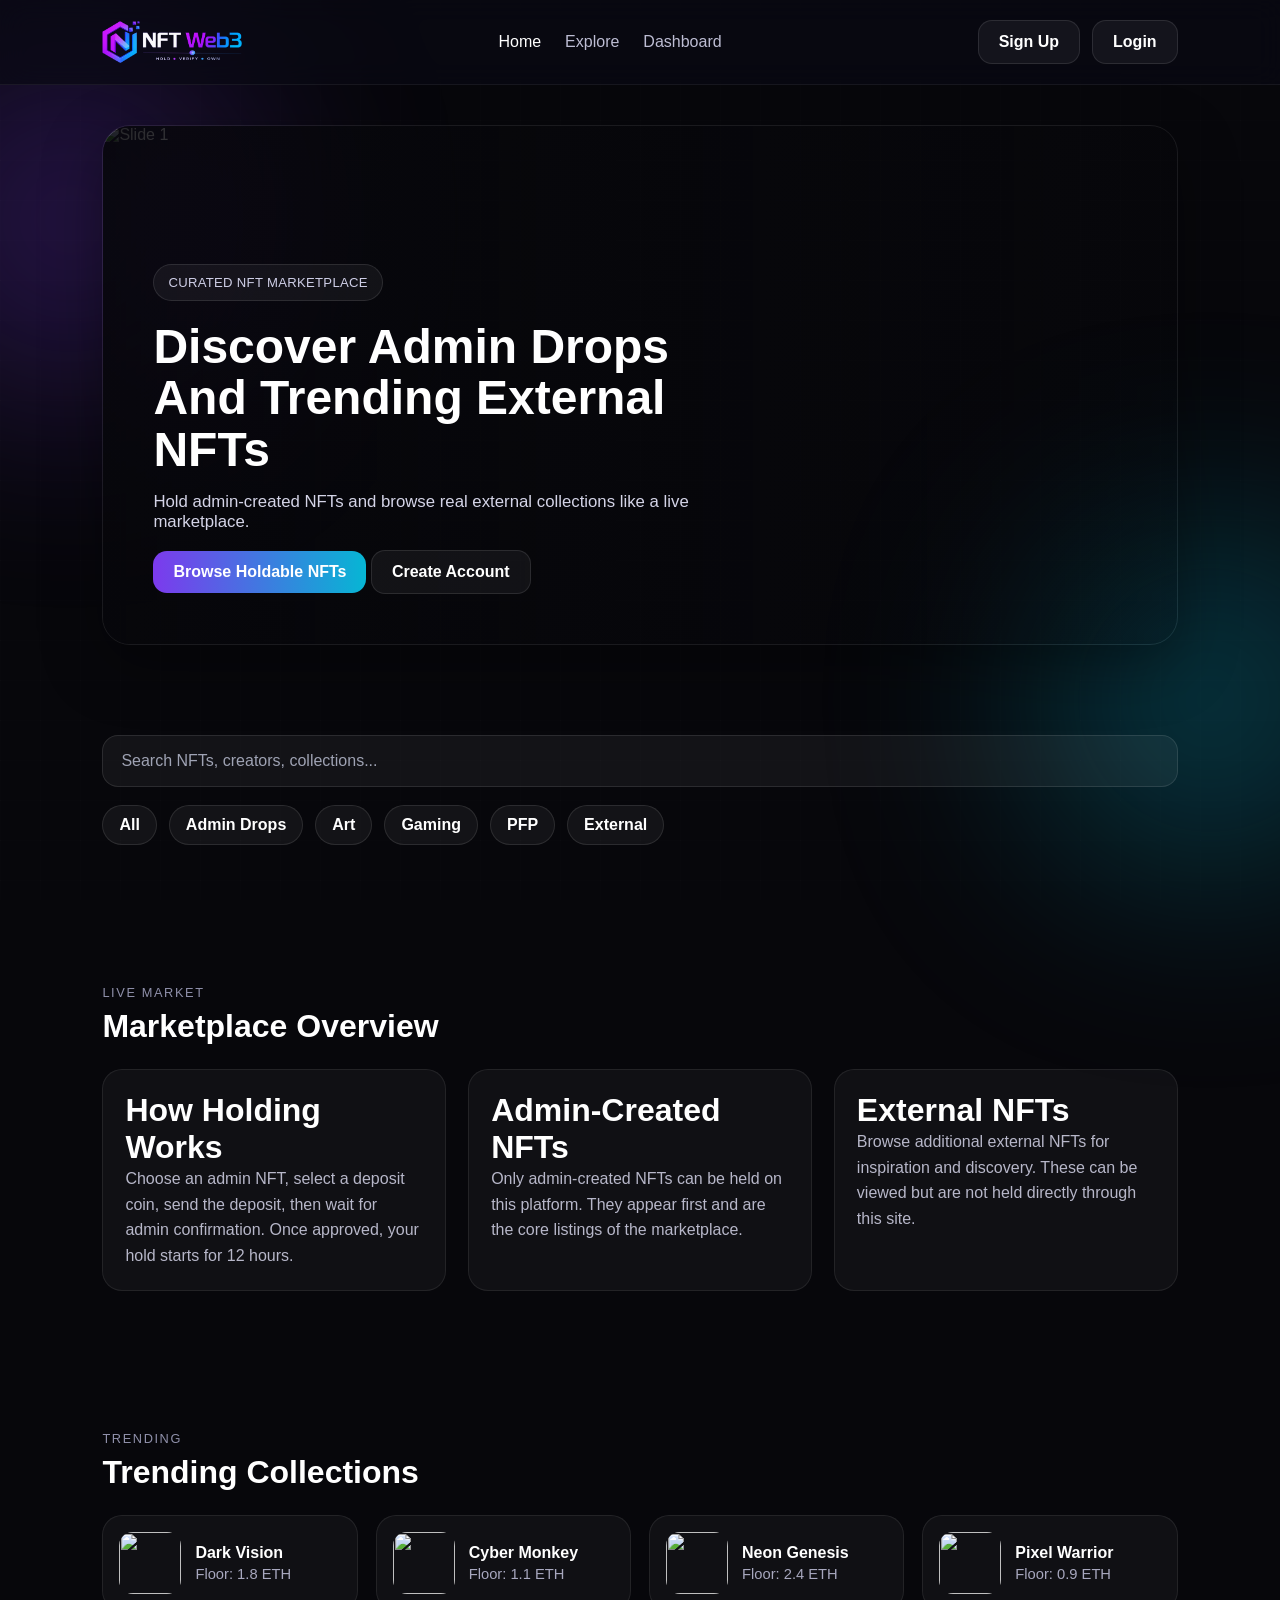
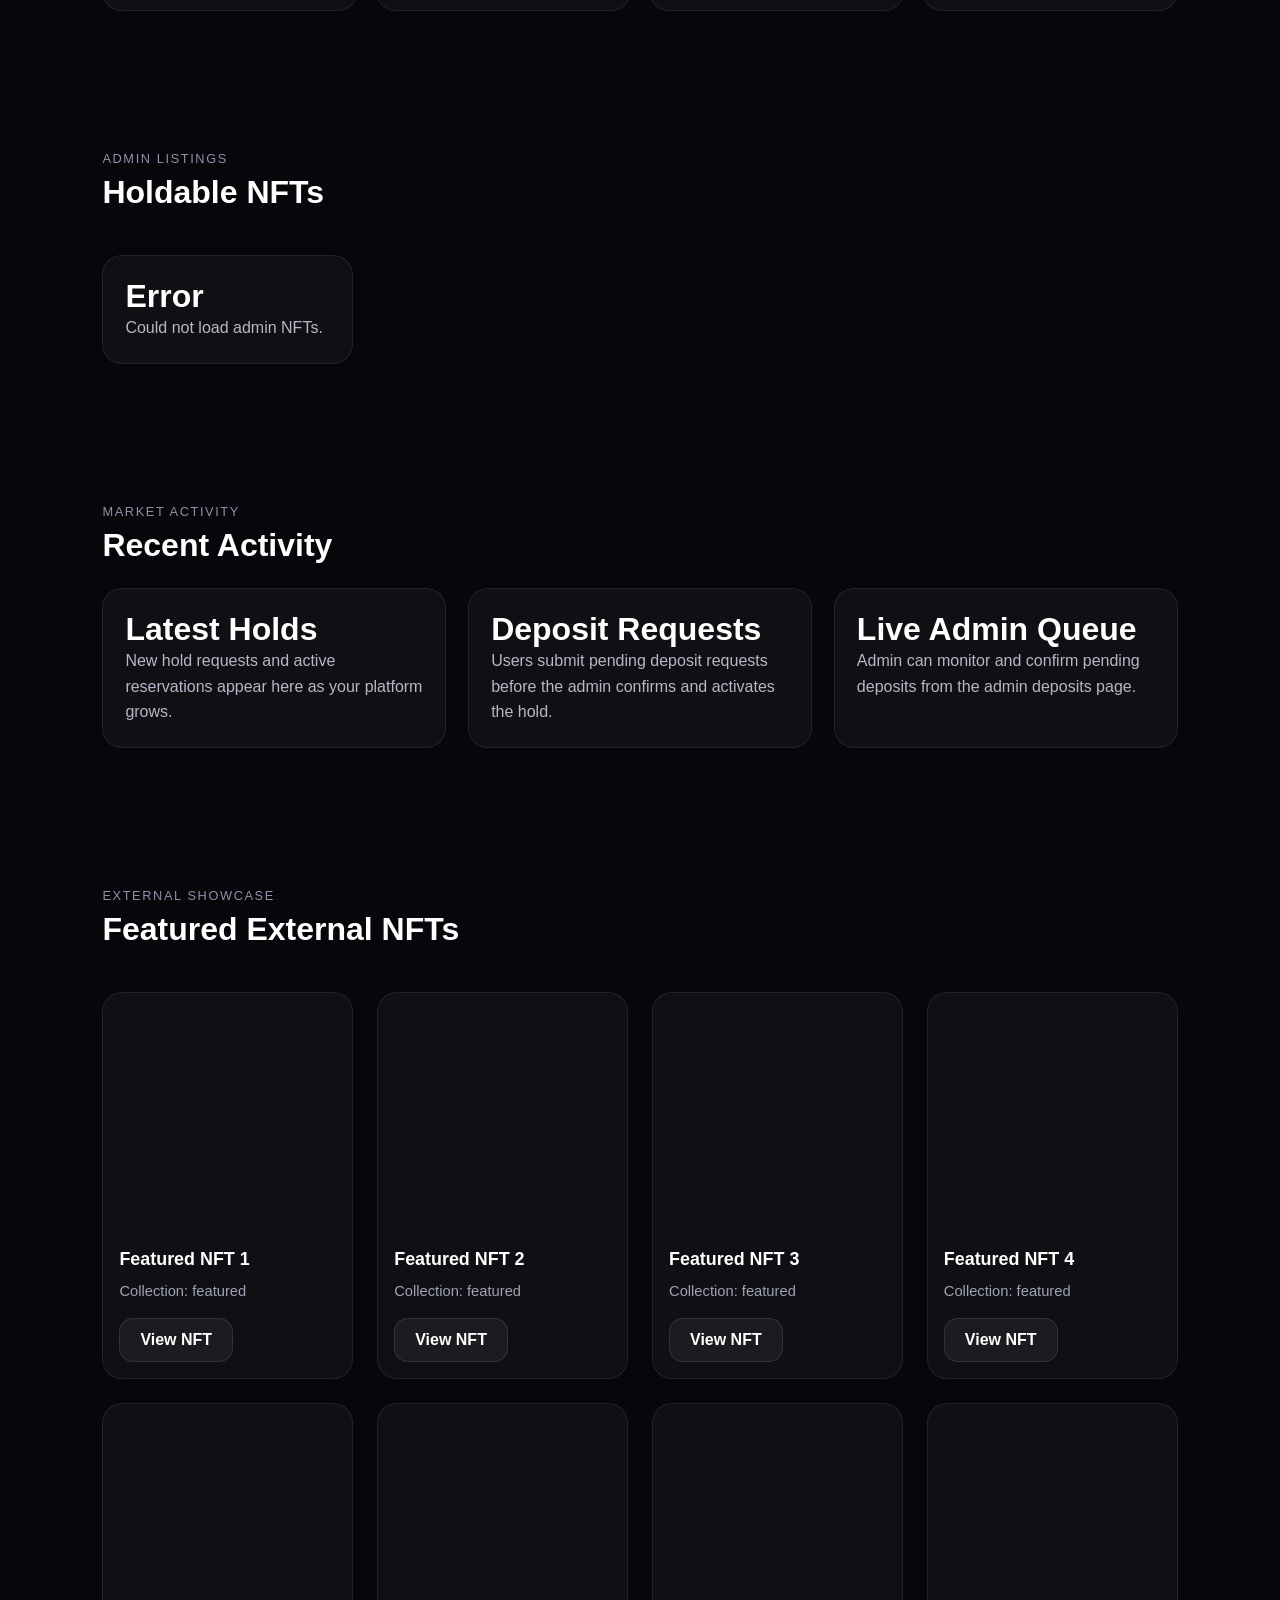
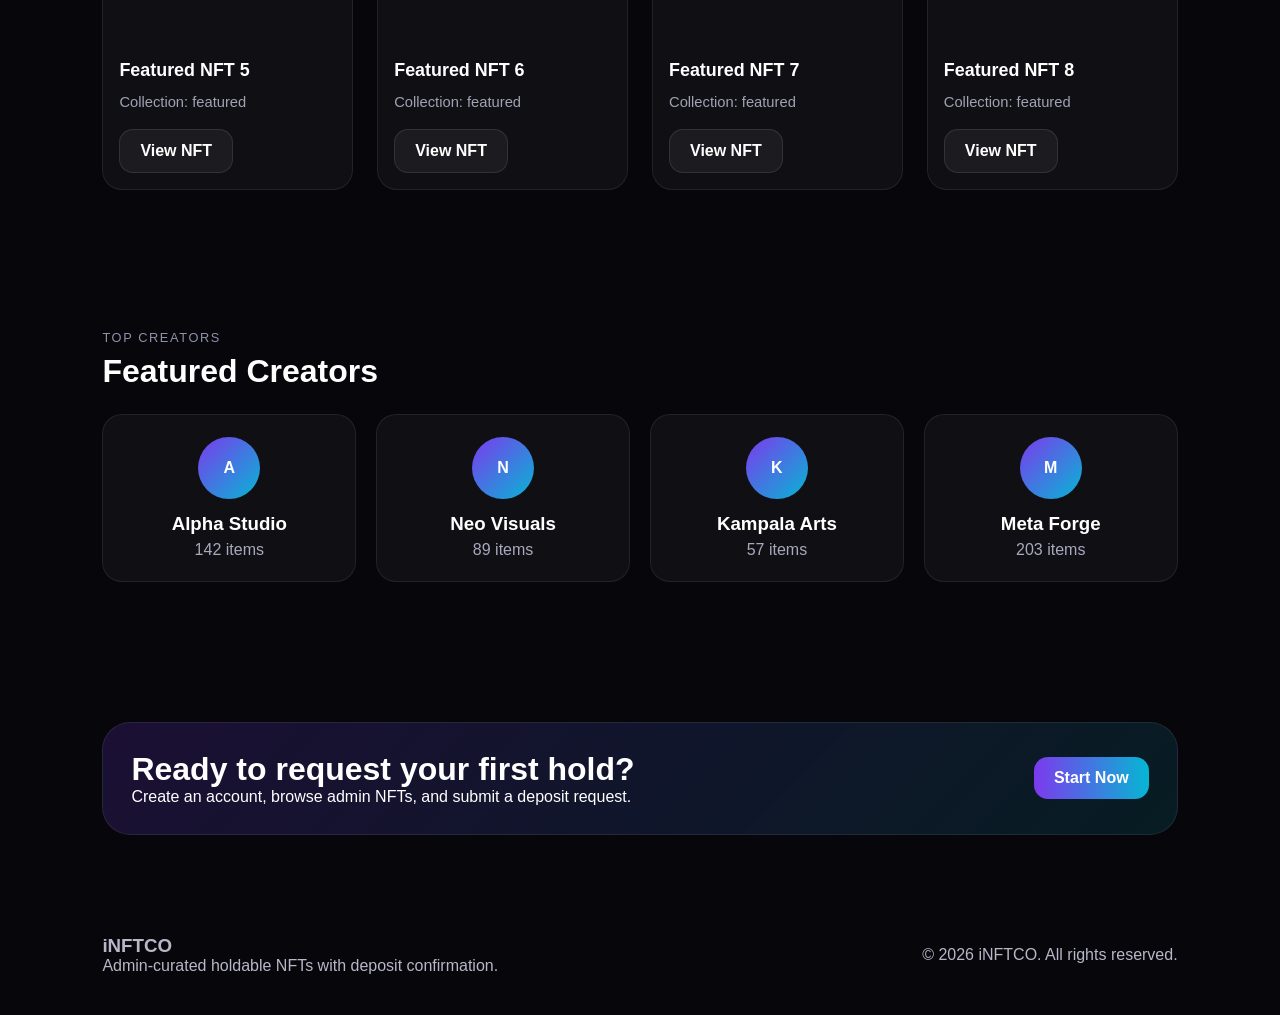
==== frontend/index.html @ c5f65353 "first upload" ====
<!DOCTYPE html>
<html lang="en">
<head>
  <meta charset="UTF-8" />
  <meta name="viewport" content="width=device-width, initial-scale=1.0" />
  <title>NFT Web3 - Home</title>
  <link rel="icon" type="image/png" href="assets/nftweb3-favicon.png" />
  <link rel="shortcut icon" href="assets/nftweb3-favicon.png" />
  <link rel="stylesheet" href="style.css" />
</head>
<body>
  <div id="pageLoader" class="page-loader">
  <div class="brand-loader-box">
    <img src="assets/nftweb3-logo.png" alt="NFT Web3" class="brand-loader-logo" />
    <div class="brand-loader-bar">
      <span></span>
    </div>
    <p>Loading NFT Web3...</p>
  </div>
</div>

  <div class="animated-grid"></div>
  <div class="bg-blur blur-1"></div>
  <div class="bg-blur blur-2"></div>

<header class="navbar">
  <a href="index.html" class="logo logo-wrap">
    <img src="assets/nftweb3-logo.png" alt="NFT Web3" class="site-logo" />
  </a>

  <nav class="nav-links" id="mainNav">
    <a href="index.html" class="active">Home</a>
    <a href="explore.html">Explore</a>
    <a href="dashboard.html">Dashboard</a>
  </nav>

  <div id="authButtons" style="display:flex; gap:12px; flex-wrap:wrap;"></div>
</header>

  <section class="hero-slider-section fade-up fade-delay-1">
    <div class="hero-slider">
      <div class="hero-slide active">
        <img src="https://images.unsplash.com/photo-1516321318423-f06f85e504b3?q=80&w=1400&auto=format&fit=crop" alt="Slide 1">
        <div class="hero-slide-content">
          <span class="badge">CURATED NFT MARKETPLACE</span>
          <h1>Discover Admin Drops And Trending External NFTs</h1>
          <p>Hold admin-created NFTs and browse real external collections like a live marketplace.</p>
          <div class="hero-actions">
            <a href="#holdable-nfts" class="primary-btn">Browse Holdable NFTs</a>
            <a href="register.html" class="secondary-btn">Create Account</a>
          </div>
        </div>
      </div>

      <div class="hero-slide">
        <img src="https://images.unsplash.com/photo-1545239351-1141bd82e8a6?q=80&w=1400&auto=format&fit=crop" alt="Slide 2">
        <div class="hero-slide-content">
          <span class="badge">LIVE EXTERNAL MARKET</span>
          <h1>See Real NFT Collections From OpenSea</h1>
          <p>Explore busy NFT sections with automatically loaded collection cards and featured drops.</p>
          <div class="hero-actions">
            <a href="#external-nfts" class="primary-btn">View External NFTs</a>
          </div>
        </div>
      </div>

      <div class="hero-slide">
        <img src="https://images.unsplash.com/photo-1634017839464-5c339ebe3cb4?q=80&w=1400&auto=format&fit=crop" alt="Slide 3">
        <div class="hero-slide-content">
          <span class="badge">ADMIN HOLD SYSTEM</span>
          <h1>Submit Deposit Requests And Wait For Confirmation</h1>
          <p>Users request holds, admin confirms deposits, and the NFT gets reserved for 12 hours.</p>
          <div class="hero-actions">
            <a href="explore.html" class="primary-btn">Start Exploring</a>
          </div>
        </div>
      </div>
    </div>
  </section>

  <section class="section fade-up fade-delay-2">
    <div class="market-toolbar">
      <input type="text" class="market-search" placeholder="Search NFTs, creators, collections..." />
      <div class="market-tags">
        <button class="tag-btn">All</button>
        <button class="tag-btn">Admin Drops</button>
        <button class="tag-btn">Art</button>
        <button class="tag-btn">Gaming</button>
        <button class="tag-btn">PFP</button>
        <button class="tag-btn">External</button>
      </div>
    </div>
  </section>

  <section class="section fade-up fade-delay-2">
    <div class="section-title-wrap">
      <p class="section-mini">LIVE MARKET</p>
      <h2>Marketplace Overview</h2>
    </div>

    <div class="about-grid">
      <div class="glass-box">
        <h2>How Holding Works</h2>
        <p>
          Choose an admin NFT, select a deposit coin, send the deposit, then wait for
          admin confirmation. Once approved, your hold starts for 12 hours.
        </p>
      </div>

      <div class="glass-box">
        <h2>Admin-Created NFTs</h2>
        <p>
          Only admin-created NFTs can be held on this platform. They appear first and
          are the core listings of the marketplace.
        </p>
      </div>

      <div class="glass-box">
        <h2>External NFTs</h2>
        <p>
          Browse additional external NFTs for inspiration and discovery. These can be
          viewed but are not held directly through this site.
        </p>
      </div>
    </div>
  </section>

  <section class="section fade-up fade-delay-3">
    <div class="section-title-wrap">
      <p class="section-mini">TRENDING</p>
      <h2>Trending Collections</h2>
    </div>

    <div class="trending-collections">
      <div class="trend-box">
        <img src="https://images.unsplash.com/photo-1545239351-1141bd82e8a6?q=80&w=900&auto=format&fit=crop" alt="">
        <div>
          <h3>Dark Vision</h3>
          <p>Floor: 1.8 ETH</p>
        </div>
      </div>

      <div class="trend-box">
        <img src="https://images.unsplash.com/photo-1642104704074-907c0698cbd9?q=80&w=900&auto=format&fit=crop" alt="">
        <div>
          <h3>Cyber Monkey</h3>
          <p>Floor: 1.1 ETH</p>
        </div>
      </div>

      <div class="trend-box">
        <img src="https://images.unsplash.com/photo-1634017839464-5c339ebe3cb4?q=80&w=900&auto=format&fit=crop" alt="">
        <div>
          <h3>Neon Genesis</h3>
          <p>Floor: 2.4 ETH</p>
        </div>
      </div>

      <div class="trend-box">
        <img src="https://images.unsplash.com/photo-1642425149556-b6f6c1f9b1d4?q=80&w=900&auto=format&fit=crop" alt="">
        <div>
          <h3>Pixel Warrior</h3>
          <p>Floor: 0.9 ETH</p>
        </div>
      </div>
    </div>
  </section>

  <section class="section fade-up fade-delay-3" id="holdable-nfts">
    <div class="section-title-wrap">
      <p class="section-mini">ADMIN LISTINGS</p>
      <h2>Holdable NFTs</h2>
    </div>

    <div class="card-grid market-grid" id="adminNftGrid">
      <div class="glass-box">
        <h2>Loading admin NFTs...</h2>
      </div>
    </div>
  </section>

  <section class="section fade-up fade-delay-4">
    <div class="section-title-wrap">
      <p class="section-mini">MARKET ACTIVITY</p>
      <h2>Recent Activity</h2>
    </div>

    <div class="about-grid">
      <div class="glass-box">
        <h2>Latest Holds</h2>
        <p>New hold requests and active reservations appear here as your platform grows.</p>
      </div>

      <div class="glass-box">
        <h2>Deposit Requests</h2>
        <p>Users submit pending deposit requests before the admin confirms and activates the hold.</p>
      </div>

      <div class="glass-box">
        <h2>Live Admin Queue</h2>
        <p>Admin can monitor and confirm pending deposits from the admin deposits page.</p>
      </div>
    </div>
  </section>

  <section class="section fade-up fade-delay-4" id="external-nfts">
    <div class="section-title-wrap">
      <p class="section-mini">EXTERNAL SHOWCASE</p>
      <h2>Featured External NFTs</h2>
    </div>

    <div class="card-grid market-grid" id="externalNftGrid">
      <div class="glass-box">
        <h2>Loading external NFTs...</h2>
      </div>
    </div>
  </section>

  <section class="section fade-up fade-delay-4">
    <div class="section-title-wrap">
      <p class="section-mini">TOP CREATORS</p>
      <h2>Featured Creators</h2>
    </div>

    <div class="creator-grid">
      <div class="creator-card">
        <div class="creator-avatar">A</div>
        <h3>Alpha Studio</h3>
        <p>142 items</p>
      </div>

      <div class="creator-card">
        <div class="creator-avatar">N</div>
        <h3>Neo Visuals</h3>
        <p>89 items</p>
      </div>

      <div class="creator-card">
        <div class="creator-avatar">K</div>
        <h3>Kampala Arts</h3>
        <p>57 items</p>
      </div>

      <div class="creator-card">
        <div class="creator-avatar">M</div>
        <h3>Meta Forge</h3>
        <p>203 items</p>
      </div>
    </div>
  </section>

  <section class="section fade-up fade-delay-4">
    <div class="cta-banner">
      <div>
        <h2>Ready to request your first hold?</h2>
        <p>Create an account, browse admin NFTs, and submit a deposit request.</p>
      </div>
      <a href="register.html" class="primary-btn">Start Now</a>
    </div>
  </section>

  <footer class="footer">
    <div>
      <h3>iNFTCO</h3>
      <p>Admin-curated holdable NFTs with deposit confirmation.</p>
    </div>
    <p>© 2026 iNFTCO. All rights reserved.</p>
  </footer>

  <script src="script.js"></script>
</body>
</html>
---- frontend/style.css ----
/* =========================
RESET
========================= */
* {
  margin: 0;
  padding: 0;
  box-sizing: border-box;
  font-family: Inter, Arial, sans-serif;
}

html {
  scroll-behavior: smooth;
}

body {
  background: #07070b;
  color: #ffffff;
  overflow-x: hidden;
}

a {
  text-decoration: none;
  color: inherit;
}

img {
  max-width: 100%;
  display: block;
}

button,
input,
select {
  font: inherit;
}

/* =========================
BACKGROUND
========================= */
.bg-blur {
  position: fixed;
  width: 320px;
  height: 320px;
  border-radius: 50%;
  filter: blur(120px);
  z-index: -2;
  opacity: 0.35;
  pointer-events: none;
}

.blur-1 {
  background: #7c3aed;
  top: 60px;
  left: -90px;
}

.blur-2 {
  background: #06b6d4;
  bottom: 40px;
  right: -90px;
}

.animated-grid {
  position: fixed;
  inset: 0;
  background-image:
    linear-gradient(rgba(255,255,255,0.03) 1px, transparent 1px),
    linear-gradient(90deg, rgba(255,255,255,0.03) 1px, transparent 1px);
  background-size: 40px 40px;
  z-index: -3;
  opacity: 0.35;
  pointer-events: none;
}

/* =========================
LOADER
========================= */
.page-loader {
  position: fixed;
  inset: 0;
  background: #07070b;
  display: flex;
  align-items: center;
  justify-content: center;
  flex-direction: column;
  gap: 16px;
  z-index: 9999;
  opacity: 1;
  visibility: visible;
}

.page-loader.hide {
  opacity: 0;
  visibility: hidden;
  pointer-events: none;
  transition: opacity 0.3s ease, visibility 0.3s ease;
}

.loader-ring {
  width: 56px;
  height: 56px;
  border: 4px solid rgba(255,255,255,0.14);
  border-top-color: #7c3aed;
  border-right-color: #06b6d4;
  border-radius: 50%;
  animation: spin 0.85s linear infinite;
}

.page-loader p {
  color: #cfcfe7;
}

@keyframes spin {
  to {
    transform: rotate(360deg);
  }
}

/* =========================
LAYOUT
========================= */
.section {
  width: min(1400px, 100%);
  margin: 0 auto;
  padding: 70px 8%;
}

.page-hero {
  width: min(1400px, 100%);
  margin: 0 auto;
  padding: 90px 8% 20px;
}

.small-page-hero h1 {
  font-size: 3rem;
  margin-bottom: 12px;
}

.page-hero p {
  color: #b7b7c9;
  max-width: 720px;
}

/* =========================
NAVBAR
========================= */
.navbar {
  padding: 20px 8%;
  display: flex;
  justify-content: space-between;
  align-items: center;
  gap: 18px;
  position: sticky;
  top: 0;
  z-index: 1000;
  backdrop-filter: blur(14px);
  background: rgba(10,10,20,0.68);
  border-bottom: 1px solid rgba(255,255,255,0.06);
}

.logo {
  font-size: 1.7rem;
  font-weight: 800;
  letter-spacing: 0.5px;
}

.nav-links {
  display: flex;
  gap: 24px;
  flex-wrap: wrap;
}

.nav-links a {
  color: #bdbdd3;
  transition: 0.25s ease;
}

.nav-links a:hover,
.nav-links a.active {
  color: #ffffff;
}

/* =========================
BUTTONS
========================= */
.primary-btn,
.secondary-btn,
.tag-btn {
  border: none;
  outline: none;
  cursor: pointer;
  transition: 0.25s ease;
  display: inline-flex;
  align-items: center;
  justify-content: center;
  font-weight: 700;
}

.primary-btn {
  background: linear-gradient(90deg, #7c3aed, #06b6d4);
  color: white;
  padding: 12px 20px;
  border-radius: 14px;
}

.secondary-btn {
  background: rgba(255,255,255,0.05);
  color: white;
  padding: 12px 20px;
  border-radius: 14px;
  border: 1px solid rgba(255,255,255,0.10);
}

.primary-btn:hover,
.secondary-btn:hover,
.tag-btn:hover {
  transform: translateY(-2px);
}

.big-btn {
  width: 100%;
  padding: 14px 18px;
}

.secondary-btn[disabled],
.primary-btn[disabled] {
  opacity: 0.6;
  cursor: not-allowed;
  transform: none;
}

/* =========================
BADGES / TEXT
========================= */
.badge {
  display: inline-block;
  padding: 10px 14px;
  margin-bottom: 20px;
  border-radius: 999px;
  background: rgba(255,255,255,0.05);
  border: 1px solid rgba(255,255,255,0.10);
  color: #cfcfe7;
  font-size: 0.82rem;
  letter-spacing: 0.3px;
}

.section-title-wrap {
  margin-bottom: 24px;
}

.section-mini {
  color: #8f90aa;
  font-size: 0.8rem;
  letter-spacing: 1.6px;
  margin-bottom: 8px;
}

.section h2 {
  font-size: 2rem;
}

/* =========================
SLIDER
========================= */
.hero-slider-section {
  width: min(1400px, 100%);
  margin: 0 auto;
  padding: 40px 8% 20px;
}

.hero-slider {
  position: relative;
  width: 100%;
  height: 520px;
  border-radius: 28px;
  overflow: hidden;
  border: 1px solid rgba(255,255,255,0.08);
  box-shadow: 0 20px 60px rgba(0,0,0,0.35);
}

.hero-slide {
  position: absolute;
  inset: 0;
  opacity: 0;
  transition: opacity 0.6s ease;
  pointer-events: none;
}

.hero-slide.active {
  opacity: 1;
  z-index: 2;
  pointer-events: auto;
}

.hero-slide img {
  width: 100%;
  height: 100%;
  object-fit: cover;
}

.hero-slide::after {
  content: "";
  position: absolute;
  inset: 0;
  background: linear-gradient(
    90deg,
    rgba(7,7,11,0.88) 0%,
    rgba(7,7,11,0.55) 40%,
    rgba(7,7,11,0.20) 100%
  );
  pointer-events: none;
}

.hero-slide-content {
  position: absolute;
  z-index: 3;
  left: 50px;
  bottom: 50px;
  max-width: 620px;
  pointer-events: auto;
}

.logo-wrap {
  display: inline-flex;
  align-items: center;
}

.site-logo {
  height: 42px;
  width: auto;
  display: block;
}

.brand-loader-box {
  display: flex;
  align-items: center;
  justify-content: center;
  flex-direction: column;
  gap: 16px;
}

.brand-loader-logo {
  width: 110px;
  height: auto;
  display: block;
  animation: pulseLogo 1.2s ease-in-out infinite;
}

.brand-loader-bar {
  width: 180px;
  height: 8px;
  border-radius: 999px;
  background: rgba(255,255,255,0.08);
  overflow: hidden;
}

.brand-loader-bar span {
  display: block;
  height: 100%;
  width: 45%;
  border-radius: 999px;
  background: linear-gradient(90deg, #7c3aed, #06b6d4);
  animation: loaderBarMove 1s ease-in-out infinite;
}

@keyframes loaderBarMove {
  0% {
    transform: translateX(-120%);
  }
  100% {
    transform: translateX(330%);
  }
}

@keyframes pulseLogo {
  0%, 100% {
    transform: scale(1);
    opacity: 1;
  }
  50% {
    transform: scale(1.04);
    opacity: 0.88;
  }
}

.hero-slide::after {
  content: "";
  position: absolute;
  inset: 0;
  background: linear-gradient(
    90deg,
    rgba(7,7,11,0.88) 0%,
    rgba(7,7,11,0.55) 40%,
    rgba(7,7,11,0.20) 100%
  );
  pointer-events: none;
}

.hero-slide-content {
  position: absolute;
  z-index: 3;
  left: 50px;
  bottom: 50px;
  max-width: 620px;
  pointer-events: auto;
}

.hero-slide-content h1 {
  font-size: 3rem;
  line-height: 1.08;
  margin-bottom: 16px;
}

.hero-slide-content p {
  color: #d4d4e7;
  font-size: 1.05rem;
  margin-bottom: 18px;
}

/* =========================
TOOLBAR / FILTERS
========================= */
.market-toolbar {
  display: flex;
  flex-direction: column;
  gap: 18px;
}

.market-search {
  width: 100%;
  padding: 16px 18px;
  border-radius: 16px;
  border: 1px solid rgba(255,255,255,0.10);
  background: rgba(255,255,255,0.05);
  color: white;
  outline: none;
}

.market-search::placeholder {
  color: #9fa3b4;
}

.market-tags {
  display: flex;
  gap: 12px;
  flex-wrap: wrap;
}

.tag-btn {
  padding: 10px 16px;
  border-radius: 999px;
  background: rgba(255,255,255,0.05);
  color: white;
  border: 1px solid rgba(255,255,255,0.10);
}

/* =========================
TRENDING
========================= */
.trending-collections {
  display: grid;
  grid-template-columns: repeat(4, 1fr);
  gap: 18px;
}

.trend-box {
  display: flex;
  gap: 14px;
  align-items: center;
  padding: 16px;
  border-radius: 20px;
  background: rgba(255,255,255,0.04);
  border: 1px solid rgba(255,255,255,0.08);
}

.trend-box img {
  width: 62px;
  height: 62px;
  border-radius: 14px;
  object-fit: cover;
}

.trend-box h3 {
  font-size: 1rem;
  margin-bottom: 4px;
}

.trend-box p {
  color: #a8a8bf;
  font-size: 0.92rem;
}

/* =========================
NFT GRID / CARDS
========================= */
.card-grid {
  display: grid;
  grid-template-columns: repeat(4, 1fr);
  gap: 24px;
  padding-top: 20px;
}

.market-grid {
  grid-template-columns: repeat(4, 1fr);
}

.nft-card {
  background: rgba(255,255,255,0.04);
  border-radius: 20px;
  overflow: hidden;
  border: 1px solid rgba(255,255,255,0.08);
  transition: transform 0.25s ease, box-shadow 0.25s ease;
}

.nft-card:hover {
  transform: translateY(-6px);
  box-shadow: 0 18px 35px rgba(0,0,0,0.24);
}

.nft-card img {
  width: 100%;
  height: 240px;
  object-fit: cover;
}

.card-content {
  padding: 16px;
}

.card-content h3 {
  font-size: 1.12rem;
  margin-bottom: 10px;
}

.card-meta {
  display: flex;
  justify-content: space-between;
  gap: 12px;
  margin-bottom: 8px;
  color: #a8a8bf;
}

.creator-line {
  font-size: 0.92rem;
  color: #9fa3b4;
  margin-top: 8px;
  line-height: 1.5;
}

.card-actions {
  display: flex;
  gap: 12px;
  margin-top: 16px;
  flex-wrap: wrap;
}

/* =========================
GLASS BOXES
========================= */
.glass-box,
.connect-box,
.creator-card {
  background: rgba(255,255,255,0.04);
  border-radius: 20px;
  border: 1px solid rgba(255,255,255,0.08);
}

.glass-box {
  padding: 22px;
}

.glass-box p {
  color: #b7b7c9;
  line-height: 1.6;
}

/* =========================
AUTH FORMS
========================= */
.center-section {
  min-height: 70vh;
  display: flex;
  align-items: center;
  justify-content: center;
}

.connect-box {
  width: min(620px, 100%);
  padding: 28px;
}

.connect-box h1 {
  font-size: 2.3rem;
  margin-bottom: 12px;
}

.connect-box p {
  color: #b7b7c9;
  margin-bottom: 18px;
}

.auth-form {
  display: flex;
  flex-direction: column;
  gap: 14px;
  margin-top: 18px;
}

.auth-form input,
.auth-form select {
  padding: 14px 16px;
  border-radius: 12px;
  border: 1px solid rgba(255,255,255,0.10);
  background: rgba(255,255,255,0.05);
  color: white;
  outline: none;
}

.auth-form input::placeholder {
  color: #9fa3b4;
}

.form-message {
  margin-top: 14px;
  min-height: 20px;
  color: #cfcfe7;
}

/* =========================
DASHBOARD / INFO GRIDS
========================= */
.about-grid {
  display: grid;
  grid-template-columns: repeat(3, 1fr);
  gap: 22px;
}

/* =========================
CREATORS
========================= */
.creator-grid {
  display: grid;
  grid-template-columns: repeat(4, 1fr);
  gap: 20px;
}

.creator-card {
  padding: 22px;
  text-align: center;
}

.creator-avatar {
  width: 62px;
  height: 62px;
  margin: 0 auto 14px;
  border-radius: 50%;
  background: linear-gradient(135deg, #7c3aed, #06b6d4);
  display: flex;
  align-items: center;
  justify-content: center;
  font-weight: 800;
}

.creator-card h3 {
  margin-bottom: 6px;
}

.creator-card p {
  color: #a8a8bf;
}

/* =========================
CTA
========================= */
.cta-banner {
  padding: 28px;
  border-radius: 28px;
  background: linear-gradient(135deg, rgba(124,58,237,0.18), rgba(6,182,212,0.12));
  border: 1px solid rgba(255,255,255,0.08);
  display: flex;
  justify-content: space-between;
  align-items: center;
  gap: 20px;
  flex-wrap: wrap;
}

/* =========================
FOOTER
========================= */
.footer {
  width: min(1400px, 100%);
  margin: 0 auto;
  padding: 30px 8% 40px;
  display: flex;
  justify-content: space-between;
  align-items: center;
  gap: 16px;
  color: #b7b7c9;
  flex-wrap: wrap;
}

/* =========================
DEPOSIT MODAL
========================= */
.modal-overlay {
  position: fixed;
  inset: 0;
  background: rgba(0, 0, 0, 0.72);
  display: none;
  align-items: center;
  justify-content: center;
  padding: 20px;
  z-index: 5000;
}

.modal-overlay.show {
  display: flex;
}

.hold-modal {
  width: 100%;
  max-width: 560px;
  background: #11131a;
  border: 1px solid rgba(255,255,255,0.08);
  border-radius: 22px;
  padding: 24px;
  box-shadow: 0 24px 60px rgba(0,0,0,0.4);
}

.modal-header {
  display: flex;
  justify-content: space-between;
  align-items: center;
  gap: 12px;
  margin-bottom: 12px;
}

.modal-header h2 {
  font-size: 1.4rem;
}

.modal-close {
  border: none;
  background: transparent;
  color: white;
  font-size: 1.8rem;
  cursor: pointer;
}

.modal-subtext {
  color: #b7b7c9;
  margin-bottom: 20px;
  line-height: 1.6;
}

.payment-box {
  margin-bottom: 16px;
  padding: 14px;
  border-radius: 16px;
  background: rgba(255,255,255,0.04);
  border: 1px solid rgba(255,255,255,0.08);
}

.payment-box label {
  display: block;
  font-size: 0.85rem;
  color: #9fa3b4;
  margin-bottom: 8px;
}

.payment-value {
  font-size: 1.05rem;
  font-weight: 700;
  color: white;
}

.payment-wallet {
  font-size: 0.95rem;
  word-break: break-all;
  color: white;
  flex: 1;
}

.wallet-row {
  display: flex;
  gap: 12px;
  align-items: center;
}

.small-btn {
  padding: 10px 14px;
  border-radius: 10px;
}

.modal-note {
  color: #cfcfe7;
  margin: 10px 0 18px;
  min-height: 22px;
}

.modal-actions {
  display: flex;
  gap: 12px;
  flex-wrap: wrap;
}

/* =========================
ANIMATION HELPERS
========================= */
.fade-up {
  opacity: 0;
  transform: translateY(20px);
  animation: fadeUp 0.65s ease forwards;
}

.fade-delay-1 { animation-delay: 0.05s; }
.fade-delay-2 { animation-delay: 0.12s; }
.fade-delay-3 { animation-delay: 0.2s; }
.fade-delay-4 { animation-delay: 0.3s; }

@keyframes fadeUp {
  to {
    opacity: 1;
    transform: translateY(0);
  }
}

/* =========================
RESPONSIVE
========================= */
@media (max-width: 1200px) {
  .card-grid,
  .market-grid,
  .creator-grid,
  .trending-collections {
    grid-template-columns: repeat(2, 1fr);
  }
}

@media (max-width: 1000px) {
  .about-grid {
    grid-template-columns: 1fr;
  }

  .hero-slide-content {
    left: 24px;
    right: 24px;
    bottom: 24px;
    max-width: none;
  }

  .hero-slide-content h1 {
    font-size: 2.4rem;
  }

  .small-page-hero h1 {
    font-size: 2.4rem;
  }
}

@media (max-width: 760px) {
  .navbar {
    flex-direction: column;
    align-items: flex-start;
  }

  .nav-links {
    gap: 16px;
  }

  .card-grid,
  .market-grid,
  .creator-grid,
  .trending-collections,
  .about-grid {
    grid-template-columns: 1fr;
  }

  .hero-slider {
    height: 430px;
  }

  .hero-slide-content h1 {
    font-size: 2rem;
  }

  .footer {
    flex-direction: column;
    align-items: flex-start;
  }

  .wallet-row,
  .modal-actions {
    flex-direction: column;
  }

  .wallet-row .secondary-btn,
  .modal-actions button {
    width: 100%;
  }
}

.payment-prompt-modal {
  max-width: 760px;
}

.hold-prompt-top {
  display: grid;
  grid-template-columns: 220px 1fr;
  gap: 22px;
  margin-bottom: 20px;
}

.hold-preview-card {
  width: 100%;
  border-radius: 20px;
  overflow: hidden;
  border: 1px solid rgba(255,255,255,0.08);
  background: rgba(255,255,255,0.04);
}

.hold-preview-card img {
  width: 100%;
  height: 220px;
  object-fit: cover;
}

.hold-preview-info h3 {
  font-size: 1.5rem;
  margin-bottom: 10px;
}

.hold-preview-note {
  color: #b7b7c9;
  line-height: 1.6;
  margin-bottom: 16px;
}

.hold-info-pill-wrap {
  display: flex;
  gap: 12px;
  flex-wrap: wrap;
}

.hold-info-pill {
  min-width: 150px;
  padding: 14px;
  border-radius: 16px;
  background: rgba(255,255,255,0.04);
  border: 1px solid rgba(255,255,255,0.08);
}

.hold-info-pill span {
  display: block;
  color: #9fa3b4;
  font-size: 0.82rem;
  margin-bottom: 6px;
}

.hold-info-pill strong {
  font-size: 0.98rem;
}

.payment-highlight-box {
  background: linear-gradient(135deg, rgba(124,58,237,0.12), rgba(6,182,212,0.08));
}

.large-payment-value {
  font-size: 1.5rem;
}

.coin-select-grid {
  display: grid;
  grid-template-columns: repeat(3, 1fr);
  gap: 12px;
}

.coin-btn {
  padding: 14px 16px;
  border-radius: 14px;
  border: 1px solid rgba(255,255,255,0.10);
  background: rgba(255,255,255,0.04);
  color: white;
  cursor: pointer;
  font-weight: 700;
  transition: 0.25s ease;
}

.coin-btn.active {
  background: linear-gradient(90deg, #7c3aed, #06b6d4);
  border-color: transparent;
}

.coin-btn:hover {
  transform: translateY(-2px);
}

.prompt-input {
  margin-top: 6px;
}

.payment-note-box {
  background: rgba(255,255,255,0.03);
}

.payment-note-text {
  color: #cfcfe7;
  line-height: 1.6;
}

.prompt-mini {
  margin-bottom: 6px;
}

@media (max-width: 760px) {
  .hold-prompt-top {
    grid-template-columns: 1fr;
  }

  .hold-preview-card img {
    height: 260px;
  }

  .coin-select-grid {
    grid-template-columns: 1fr;
  }
}

.exchange-theme-modal {
  max-width: 1120px;
  padding: 26px;
  border-radius: 28px;
  background:
    radial-gradient(circle at top right, rgba(124,58,237,0.12), transparent 28%),
    radial-gradient(circle at bottom left, rgba(6,182,212,0.10), transparent 28%),
    #0f1118;
}

.exchange-layout {
  display: grid;
  grid-template-columns: 0.95fr 1.05fr;
  gap: 24px;
  margin-top: 10px;
}

.exchange-left-panel,
.exchange-right-panel {
  min-width: 0;
}

.receive-card {
  height: 100%;
  background: rgba(255,255,255,0.03);
  border: 1px solid rgba(255,255,255,0.08);
  border-radius: 24px;
  padding: 20px;
}

.receive-top-warning {
  display: flex;
  gap: 12px;
  align-items: flex-start;
  padding: 14px 16px;
  border-radius: 16px;
  background: rgba(255, 196, 0, 0.08);
  border: 1px solid rgba(255, 196, 0, 0.16);
  margin-bottom: 18px;
}

.warning-dot {
  width: 22px;
  height: 22px;
  border-radius: 50%;
  background: rgba(255, 196, 0, 0.22);
  color: #ffd24d;
  display: flex;
  align-items: center;
  justify-content: center;
  font-weight: 800;
  flex-shrink: 0;
}

.receive-top-warning p {
  color: #e7deb5;
  line-height: 1.5;
  font-size: 0.95rem;
}

.receive-asset-head {
  display: flex;
  align-items: center;
  justify-content: space-between;
  gap: 14px;
  margin-bottom: 20px;
}

.asset-badge {
  display: inline-flex;
  align-items: center;
  gap: 10px;
  font-size: 1.3rem;
}

.asset-circle {
  width: 16px;
  height: 16px;
  border-radius: 50%;
  background: linear-gradient(135deg, #7c3aed, #06b6d4);
  display: inline-block;
}

.network-pill {
  padding: 8px 12px;
  border-radius: 999px;
  font-size: 0.82rem;
  background: rgba(255,255,255,0.06);
  border: 1px solid rgba(255,255,255,0.10);
  color: #d8d8e8;
}

.qr-box {
  display: flex;
  justify-content: center;
  margin-bottom: 18px;
}

.fake-qr {
  position: relative;
  width: 230px;
  height: 230px;
  background: #ffffff;
  border-radius: 20px;
  overflow: hidden;
  box-shadow: 0 12px 30px rgba(0,0,0,0.18);
}

.qr-pixel {
  position: absolute;
  width: 8px;
  height: 8px;
  background: #111111;
  border-radius: 2px;
}

.qr-eye {
  position: absolute;
  width: 36px;
  height: 36px;
  border: 6px solid #111111;
  border-radius: 8px;
}

.qr-eye::after {
  content: "";
  position: absolute;
  inset: 8px;
  background: #111111;
  border-radius: 4px;
}

.qr-eye-1 { top: 14px; left: 14px; }
.qr-eye-2 { top: 14px; right: 14px; }
.qr-eye-3 { bottom: 14px; left: 14px; }

.qr-center-logo {
  position: absolute;
  left: 50%;
  top: 50%;
  transform: translate(-50%, -50%);
  width: 42px;
  height: 42px;
  border-radius: 12px;
  background: linear-gradient(135deg, #7c3aed, #06b6d4);
  color: #fff;
  font-weight: 800;
  display: flex;
  align-items: center;
  justify-content: center;
  z-index: 3;
  box-shadow: 0 0 0 6px #ffffff;
}

.receive-address-box {
  padding: 14px 16px;
  border-radius: 16px;
  background: rgba(255,255,255,0.04);
  border: 1px solid rgba(255,255,255,0.08);
  margin-bottom: 16px;
}

.receive-address-box label {
  display: block;
  color: #9fa3b4;
  font-size: 0.84rem;
  margin-bottom: 8px;
}

.big-wallet-text {
  font-size: 1rem;
  line-height: 1.5;
}

.receive-action-row {
  display: flex;
  gap: 12px;
  margin-bottom: 18px;
  flex-wrap: wrap;
}

.receive-bottom-note {
  padding: 14px 16px;
  border-radius: 16px;
  background: rgba(255,255,255,0.04);
  border: 1px solid rgba(255,255,255,0.08);
}

.receive-bottom-note strong {
  display: block;
  margin-bottom: 6px;
}

.receive-bottom-note p {
  color: #cfcfe7;
  line-height: 1.5;
}

.hold-nft-summary {
  display: grid;
  grid-template-columns: 160px 1fr;
  gap: 18px;
  margin-bottom: 18px;
}

.large-preview-card {
  border-radius: 22px;
}

.large-preview-card img {
  width: 100%;
  height: 160px;
  object-fit: cover;
}

.exchange-info-grid {
  display: grid;
  grid-template-columns: repeat(2, 1fr);
  gap: 14px;
  margin-bottom: 18px;
}

.exchange-info-card {
  padding: 16px;
  border-radius: 18px;
  background: rgba(255,255,255,0.04);
  border: 1px solid rgba(255,255,255,0.08);
}

.exchange-info-card span {
  display: block;
  color: #9fa3b4;
  font-size: 0.84rem;
  margin-bottom: 8px;
}

.exchange-info-card strong {
  font-size: 1rem;
}

.payment-highlight-box {
  background: linear-gradient(135deg, rgba(124,58,237,0.14), rgba(6,182,212,0.10));
}

.large-payment-value {
  font-size: 1.6rem;
  letter-spacing: 0.3px;
}

.coin-select-grid {
  display: grid;
  grid-template-columns: repeat(3, 1fr);
  gap: 12px;
}

.coin-btn {
  padding: 14px 16px;
  border-radius: 14px;
  border: 1px solid rgba(255,255,255,0.10);
  background: rgba(255,255,255,0.04);
  color: white;
  cursor: pointer;
  font-weight: 700;
  transition: 0.25s ease;
}

.coin-btn.active {
  background: linear-gradient(90deg, #7c3aed, #06b6d4);
  border-color: transparent;
}

.coin-btn:hover {
  transform: translateY(-2px);
}

.prompt-input {
  margin-top: 6px;
}

.payment-note-box {
  background: rgba(255,255,255,0.03);
}

.payment-note-text {
  color: #cfcfe7;
  line-height: 1.6;
}

.prompt-mini {
  margin-bottom: 6px;
}

@media (max-width: 980px) {
  .exchange-layout {
    grid-template-columns: 1fr;
  }
}

@media (max-width: 760px) {
  .hold-nft-summary {
    grid-template-columns: 1fr;
  }

  .large-preview-card img {
    height: 220px;
  }

  .exchange-info-grid,
  .coin-select-grid {
    grid-template-columns: 1fr;
  }

  .receive-action-row {
    flex-direction: column;
  }

  .receive-action-row button {
    width: 100%;
  }
}
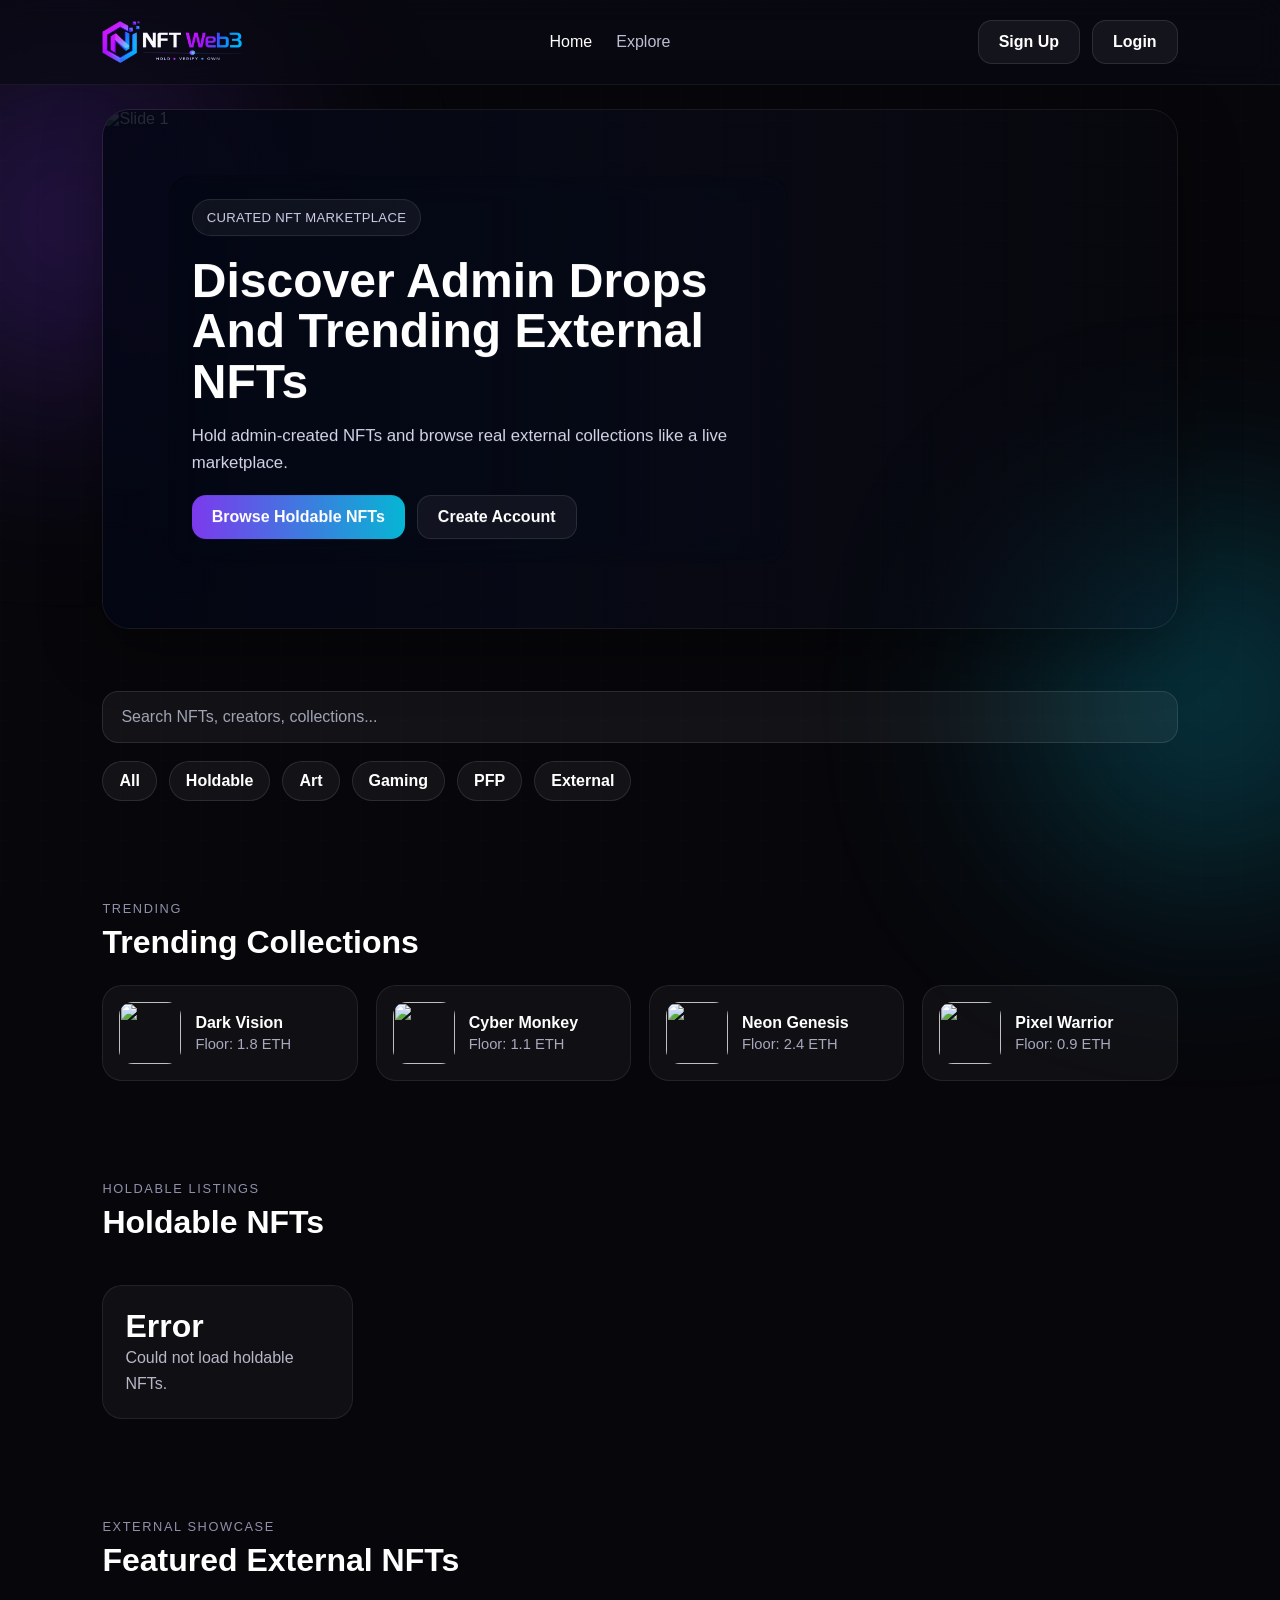
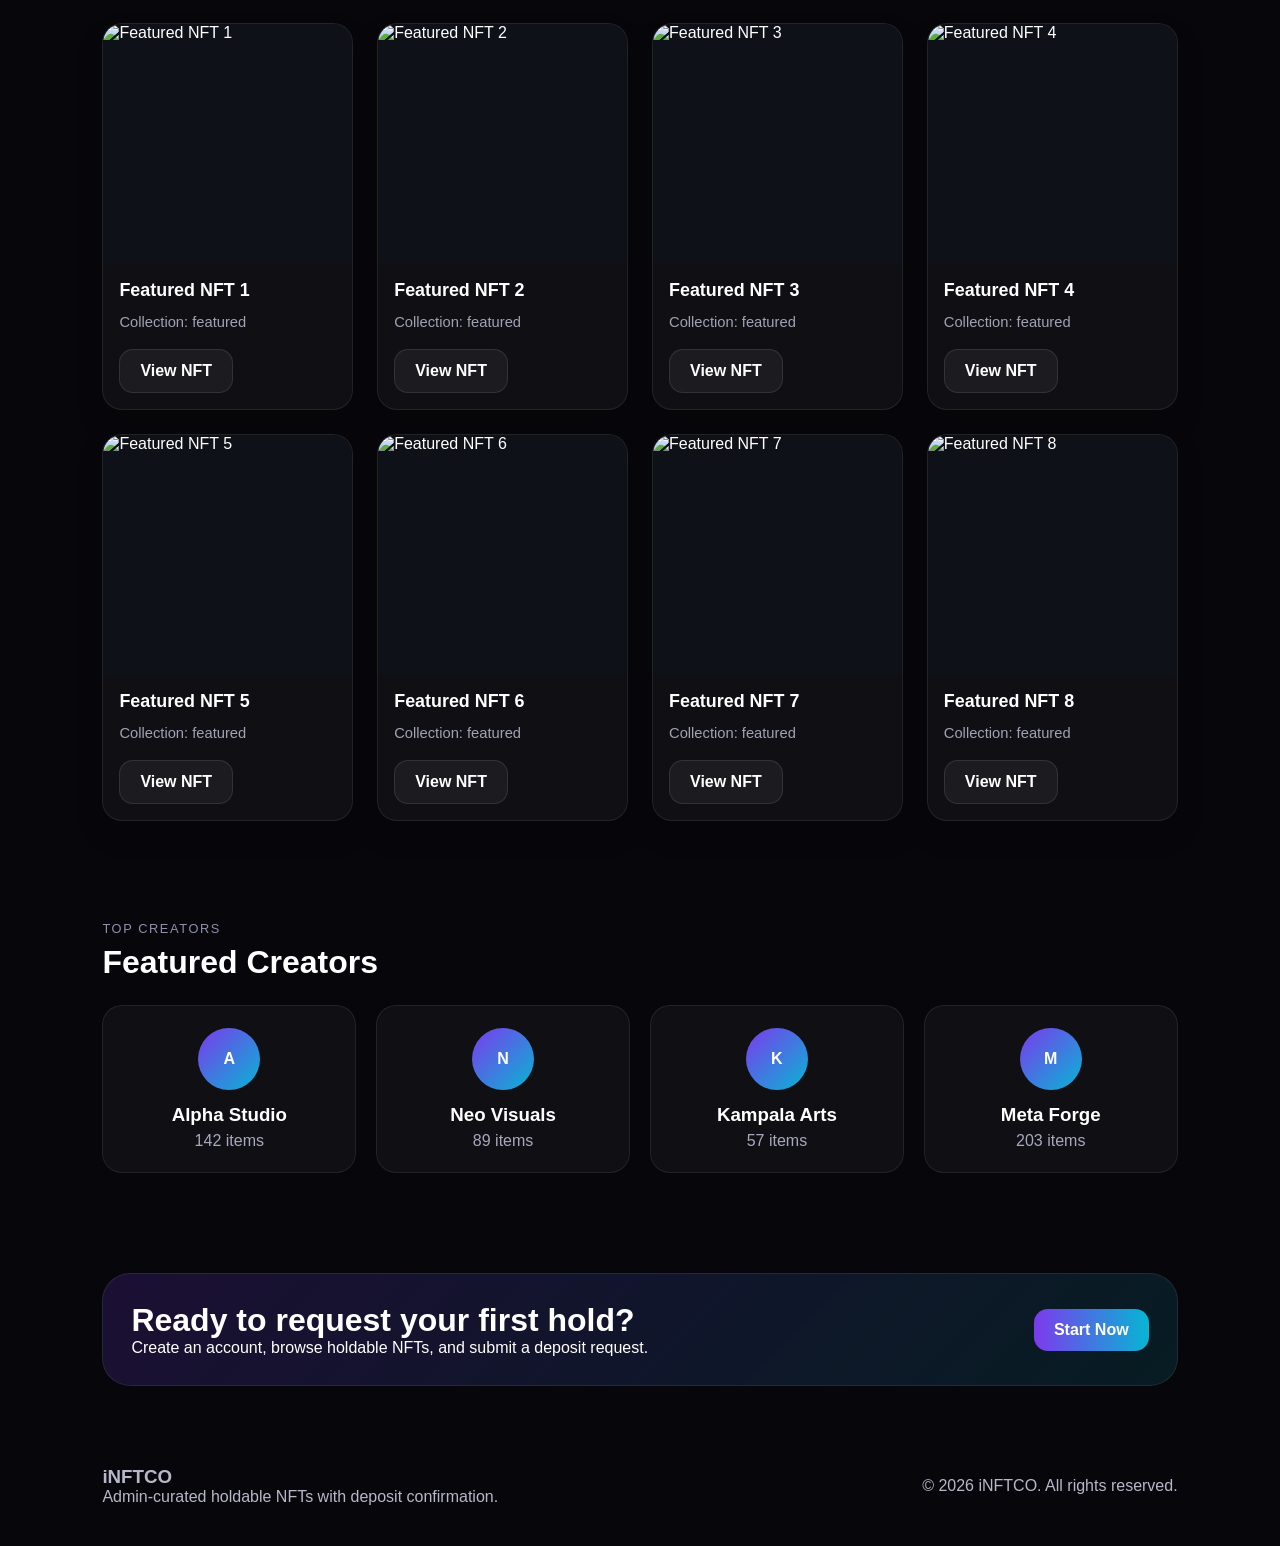
==== commit 6368afef: "replace app.py with working nft and hold system" ====
--- a/frontend/index.html
+++ b/frontend/index.html
@@ -10,32 +10,32 @@
 </head>
 <body>
   <div id="pageLoader" class="page-loader">
-  <div class="brand-loader-box">
-    <img src="assets/nftweb3-logo.png" alt="NFT Web3" class="brand-loader-logo" />
-    <div class="brand-loader-bar">
-      <span></span>
-    </div>
-    <p>Loading NFT Web3...</p>
-  </div>
-</div>
+    <div class="brand-loader-box">
+      <img src="assets/nftweb3-logo.png" alt="NFT Web3" class="brand-loader-logo" />
+      <div class="brand-loader-bar">
+        <span></span>
+      </div>
+      <p>Loading NFT Web3...</p>
+    </div>
+  </div>
 
   <div class="animated-grid"></div>
   <div class="bg-blur blur-1"></div>
   <div class="bg-blur blur-2"></div>
 
-<header class="navbar">
-  <a href="index.html" class="logo logo-wrap">
-    <img src="assets/nftweb3-logo.png" alt="NFT Web3" class="site-logo" />
-  </a>
-
-  <nav class="nav-links" id="mainNav">
-    <a href="index.html" class="active">Home</a>
-    <a href="explore.html">Explore</a>
-    <a href="dashboard.html">Dashboard</a>
-  </nav>
-
-  <div id="authButtons" style="display:flex; gap:12px; flex-wrap:wrap;"></div>
-</header>
+  <header class="navbar">
+    <a href="index.html" class="logo logo-wrap">
+      <img src="assets/nftweb3-logo.png" alt="NFT Web3" class="site-logo" />
+    </a>
+
+    <nav class="nav-links" id="mainNav">
+      <a href="index.html" class="active">Home</a>
+      <a href="explore.html">Explore</a>
+      <a href="dashboard.html">Dashboard</a>
+    </nav>
+
+    <div id="authButtons" style="display:flex; gap:12px; flex-wrap:wrap;"></div>
+  </header>
 
   <section class="hero-slider-section fade-up fade-delay-1">
     <div class="hero-slider">
@@ -78,127 +78,75 @@
     </div>
   </section>
 
-  <section class="section fade-up fade-delay-2">
-    <div class="market-toolbar">
-      <input type="text" class="market-search" placeholder="Search NFTs, creators, collections..." />
-      <div class="market-tags">
-        <button class="tag-btn">All</button>
-        <button class="tag-btn">Admin Drops</button>
-        <button class="tag-btn">Art</button>
-        <button class="tag-btn">Gaming</button>
-        <button class="tag-btn">PFP</button>
-        <button class="tag-btn">External</button>
-      </div>
-    </div>
-  </section>
-
-  <section class="section fade-up fade-delay-2">
-    <div class="section-title-wrap">
-      <p class="section-mini">LIVE MARKET</p>
-      <h2>Marketplace Overview</h2>
-    </div>
-
-    <div class="about-grid">
-      <div class="glass-box">
-        <h2>How Holding Works</h2>
-        <p>
-          Choose an admin NFT, select a deposit coin, send the deposit, then wait for
-          admin confirmation. Once approved, your hold starts for 12 hours.
-        </p>
-      </div>
-
-      <div class="glass-box">
-        <h2>Admin-Created NFTs</h2>
-        <p>
-          Only admin-created NFTs can be held on this platform. They appear first and
-          are the core listings of the marketplace.
-        </p>
-      </div>
-
-      <div class="glass-box">
-        <h2>External NFTs</h2>
-        <p>
-          Browse additional external NFTs for inspiration and discovery. These can be
-          viewed but are not held directly through this site.
-        </p>
-      </div>
-    </div>
-  </section>
-
-  <section class="section fade-up fade-delay-3">
-    <div class="section-title-wrap">
-      <p class="section-mini">TRENDING</p>
-      <h2>Trending Collections</h2>
-    </div>
-
-    <div class="trending-collections">
-      <div class="trend-box">
-        <img src="https://images.unsplash.com/photo-1545239351-1141bd82e8a6?q=80&w=900&auto=format&fit=crop" alt="">
-        <div>
-          <h3>Dark Vision</h3>
-          <p>Floor: 1.8 ETH</p>
-        </div>
-      </div>
-
-      <div class="trend-box">
-        <img src="https://images.unsplash.com/photo-1642104704074-907c0698cbd9?q=80&w=900&auto=format&fit=crop" alt="">
-        <div>
-          <h3>Cyber Monkey</h3>
-          <p>Floor: 1.1 ETH</p>
-        </div>
-      </div>
-
-      <div class="trend-box">
-        <img src="https://images.unsplash.com/photo-1634017839464-5c339ebe3cb4?q=80&w=900&auto=format&fit=crop" alt="">
-        <div>
-          <h3>Neon Genesis</h3>
-          <p>Floor: 2.4 ETH</p>
-        </div>
-      </div>
-
-      <div class="trend-box">
-        <img src="https://images.unsplash.com/photo-1642425149556-b6f6c1f9b1d4?q=80&w=900&auto=format&fit=crop" alt="">
-        <div>
-          <h3>Pixel Warrior</h3>
-          <p>Floor: 0.9 ETH</p>
-        </div>
-      </div>
-    </div>
-  </section>
+ <section class="section fade-up fade-delay-2">
+  <div class="market-toolbar">
+    <input
+      type="text"
+      class="market-search"
+      id="marketSearch"
+      placeholder="Search NFTs, creators, collections..."
+    />
+    <div class="market-tags">
+      <button class="tag-btn active" data-filter="all">All</button>
+      <button class="tag-btn" data-filter="holdable">Holdable</button>
+      <button class="tag-btn" data-filter="art">Art</button>
+      <button class="tag-btn" data-filter="gaming">Gaming</button>
+      <button class="tag-btn" data-filter="pfp">PFP</button>
+      <button class="tag-btn" data-filter="external">External</button>
+    </div>
+  </div>
+</section>
+
+<section class="section fade-up fade-delay-3">
+  <div class="section-title-wrap">
+    <p class="section-mini">TRENDING</p>
+    <h2>Trending Collections</h2>
+  </div>
+
+  <div class="trending-collections">
+    <a class="trend-box trend-link" href="#external-nfts" data-filter-target="external">
+      <img src="https://images.unsplash.com/photo-1545239351-1141bd82e8a6?q=80&w=900&auto=format&fit=crop" alt="">
+      <div>
+        <h3>Dark Vision</h3>
+        <p>Floor: 1.8 ETH</p>
+      </div>
+    </a>
+
+    <a class="trend-box trend-link" href="#holdable-nfts" data-filter-target="gaming">
+      <img src="https://images.unsplash.com/photo-1642104704074-907c0698cbd9?q=80&w=900&auto=format&fit=crop" alt="">
+      <div>
+        <h3>Cyber Monkey</h3>
+        <p>Floor: 1.1 ETH</p>
+      </div>
+    </a>
+
+    <a class="trend-box trend-link" href="#holdable-nfts" data-filter-target="art">
+      <img src="https://images.unsplash.com/photo-1634017839464-5c339ebe3cb4?q=80&w=900&auto=format&fit=crop" alt="">
+      <div>
+        <h3>Neon Genesis</h3>
+        <p>Floor: 2.4 ETH</p>
+      </div>
+    </a>
+
+    <a class="trend-box trend-link" href="#holdable-nfts" data-filter-target="pfp">
+      <img src="https://images.unsplash.com/photo-1642425149556-b6f6c1f9b1d4?q=80&w=900&auto=format&fit=crop" alt="">
+      <div>
+        <h3>Pixel Warrior</h3>
+        <p>Floor: 0.9 ETH</p>
+      </div>
+    </a>
+  </div>
+</section>
 
   <section class="section fade-up fade-delay-3" id="holdable-nfts">
     <div class="section-title-wrap">
-      <p class="section-mini">ADMIN LISTINGS</p>
+      <p class="section-mini">HOLDABLE LISTINGS</p>
       <h2>Holdable NFTs</h2>
     </div>
 
     <div class="card-grid market-grid" id="adminNftGrid">
       <div class="glass-box">
-        <h2>Loading admin NFTs...</h2>
-      </div>
-    </div>
-  </section>
-
-  <section class="section fade-up fade-delay-4">
-    <div class="section-title-wrap">
-      <p class="section-mini">MARKET ACTIVITY</p>
-      <h2>Recent Activity</h2>
-    </div>
-
-    <div class="about-grid">
-      <div class="glass-box">
-        <h2>Latest Holds</h2>
-        <p>New hold requests and active reservations appear here as your platform grows.</p>
-      </div>
-
-      <div class="glass-box">
-        <h2>Deposit Requests</h2>
-        <p>Users submit pending deposit requests before the admin confirms and activates the hold.</p>
-      </div>
-
-      <div class="glass-box">
-        <h2>Live Admin Queue</h2>
-        <p>Admin can monitor and confirm pending deposits from the admin deposits page.</p>
+        <h2>Loading holdable NFTs...</h2>
       </div>
     </div>
   </section>
@@ -253,7 +201,7 @@
     <div class="cta-banner">
       <div>
         <h2>Ready to request your first hold?</h2>
-        <p>Create an account, browse admin NFTs, and submit a deposit request.</p>
+        <p>Create an account, browse holdable NFTs, and submit a deposit request.</p>
       </div>
       <a href="register.html" class="primary-btn">Start Now</a>
     </div>
--- a/frontend/style.css
+++ b/frontend/style.css
@@ -87,32 +87,64 @@
   z-index: 9999;
   opacity: 1;
   visibility: visible;
+  transition: opacity 0.3s ease, visibility 0.3s ease;
 }
 
 .page-loader.hide {
   opacity: 0;
   visibility: hidden;
   pointer-events: none;
-  transition: opacity 0.3s ease, visibility 0.3s ease;
-}
-
-.loader-ring {
-  width: 56px;
-  height: 56px;
-  border: 4px solid rgba(255,255,255,0.14);
-  border-top-color: #7c3aed;
-  border-right-color: #06b6d4;
-  border-radius: 50%;
-  animation: spin 0.85s linear infinite;
 }
 
 .page-loader p {
   color: #cfcfe7;
 }
 
-@keyframes spin {
-  to {
-    transform: rotate(360deg);
+.brand-loader-box {
+  display: flex;
+  align-items: center;
+  justify-content: center;
+  flex-direction: column;
+  gap: 16px;
+}
+
+.brand-loader-logo {
+  width: 110px;
+  height: auto;
+  display: block;
+  animation: pulseLogo 1.2s ease-in-out infinite;
+}
+
+.brand-loader-bar {
+  width: 180px;
+  height: 8px;
+  border-radius: 999px;
+  background: rgba(255,255,255,0.08);
+  overflow: hidden;
+}
+
+.brand-loader-bar span {
+  display: block;
+  height: 100%;
+  width: 45%;
+  border-radius: 999px;
+  background: linear-gradient(90deg, #7c3aed, #06b6d4);
+  animation: loaderBarMove 1s ease-in-out infinite;
+}
+
+@keyframes loaderBarMove {
+  0% { transform: translateX(-120%); }
+  100% { transform: translateX(330%); }
+}
+
+@keyframes pulseLogo {
+  0%, 100% {
+    transform: scale(1);
+    opacity: 1;
+  }
+  50% {
+    transform: scale(1.04);
+    opacity: 0.88;
   }
 }
 
@@ -122,23 +154,22 @@
 .section {
   width: min(1400px, 100%);
   margin: 0 auto;
-  padding: 70px 8%;
-}
-
-.page-hero {
-  width: min(1400px, 100%);
-  margin: 0 auto;
-  padding: 90px 8% 20px;
-}
-
-.small-page-hero h1 {
-  font-size: 3rem;
-  margin-bottom: 12px;
-}
-
-.page-hero p {
-  color: #b7b7c9;
-  max-width: 720px;
+  padding: 50px 8%;
+}
+
+.section-title-wrap {
+  margin-bottom: 24px;
+}
+
+.section-mini {
+  color: #8f90aa;
+  font-size: 0.8rem;
+  letter-spacing: 1.6px;
+  margin-bottom: 8px;
+}
+
+.section h2 {
+  font-size: 2rem;
 }
 
 /* =========================
@@ -158,10 +189,15 @@
   border-bottom: 1px solid rgba(255,255,255,0.06);
 }
 
-.logo {
-  font-size: 1.7rem;
-  font-weight: 800;
-  letter-spacing: 0.5px;
+.logo-wrap {
+  display: inline-flex;
+  align-items: center;
+}
+
+.site-logo {
+  height: 42px;
+  width: auto;
+  display: block;
 }
 
 .nav-links {
@@ -215,11 +251,6 @@
 .secondary-btn:hover,
 .tag-btn:hover {
   transform: translateY(-2px);
-}
-
-.big-btn {
-  width: 100%;
-  padding: 14px 18px;
 }
 
 .secondary-btn[disabled],
@@ -244,28 +275,13 @@
   letter-spacing: 0.3px;
 }
 
-.section-title-wrap {
-  margin-bottom: 24px;
-}
-
-.section-mini {
-  color: #8f90aa;
-  font-size: 0.8rem;
-  letter-spacing: 1.6px;
-  margin-bottom: 8px;
-}
-
-.section h2 {
-  font-size: 2rem;
-}
-
 /* =========================
 SLIDER
 ========================= */
 .hero-slider-section {
   width: min(1400px, 100%);
   margin: 0 auto;
-  padding: 40px 8% 20px;
+  padding: 24px 8% 12px;
 }
 
 .hero-slider {
@@ -298,116 +314,40 @@
   object-fit: cover;
 }
 
-.hero-slide::after {
+.hero-slide::before {
   content: "";
   position: absolute;
   inset: 0;
-  background: linear-gradient(
-    90deg,
-    rgba(7,7,11,0.88) 0%,
-    rgba(7,7,11,0.55) 40%,
-    rgba(7,7,11,0.20) 100%
-  );
+  background:
+    linear-gradient(
+      90deg,
+      rgba(3, 6, 20, 0.88) 0%,
+      rgba(7, 10, 24, 0.72) 38%,
+      rgba(10, 12, 28, 0.42) 65%,
+      rgba(10, 12, 28, 0.18) 100%
+    );
+  z-index: 1;
   pointer-events: none;
 }
 
 .hero-slide-content {
   position: absolute;
   z-index: 3;
-  left: 50px;
-  bottom: 50px;
-  max-width: 620px;
-  pointer-events: auto;
-}
-
-.logo-wrap {
-  display: inline-flex;
-  align-items: center;
-}
-
-.site-logo {
-  height: 42px;
-  width: auto;
-  display: block;
-}
-
-.brand-loader-box {
-  display: flex;
-  align-items: center;
-  justify-content: center;
-  flex-direction: column;
-  gap: 16px;
-}
-
-.brand-loader-logo {
-  width: 110px;
-  height: auto;
-  display: block;
-  animation: pulseLogo 1.2s ease-in-out infinite;
-}
-
-.brand-loader-bar {
-  width: 180px;
-  height: 8px;
-  border-radius: 999px;
-  background: rgba(255,255,255,0.08);
-  overflow: hidden;
-}
-
-.brand-loader-bar span {
-  display: block;
-  height: 100%;
-  width: 45%;
-  border-radius: 999px;
-  background: linear-gradient(90deg, #7c3aed, #06b6d4);
-  animation: loaderBarMove 1s ease-in-out infinite;
-}
-
-@keyframes loaderBarMove {
-  0% {
-    transform: translateX(-120%);
-  }
-  100% {
-    transform: translateX(330%);
-  }
-}
-
-@keyframes pulseLogo {
-  0%, 100% {
-    transform: scale(1);
-    opacity: 1;
-  }
-  50% {
-    transform: scale(1.04);
-    opacity: 0.88;
-  }
-}
-
-.hero-slide::after {
-  content: "";
-  position: absolute;
-  inset: 0;
-  background: linear-gradient(
-    90deg,
-    rgba(7,7,11,0.88) 0%,
-    rgba(7,7,11,0.55) 40%,
-    rgba(7,7,11,0.20) 100%
-  );
-  pointer-events: none;
-}
-
-.hero-slide-content {
-  position: absolute;
-  z-index: 3;
-  left: 50px;
-  bottom: 50px;
-  max-width: 620px;
-  pointer-events: auto;
+  left: 6%;
+  top: 50%;
+  transform: translateY(-50%);
+  width: min(620px, 88%);
+  color: #ffffff;
+  padding: 24px;
+  border-radius: 24px;
+  background: rgba(8, 10, 20, 0.22);
+  backdrop-filter: blur(10px);
+  -webkit-backdrop-filter: blur(10px);
 }
 
 .hero-slide-content h1 {
   font-size: 3rem;
-  line-height: 1.08;
+  line-height: 1.05;
   margin-bottom: 16px;
 }
 
@@ -415,6 +355,14 @@
   color: #d4d4e7;
   font-size: 1.05rem;
   margin-bottom: 18px;
+  line-height: 1.6;
+}
+
+.hero-actions {
+  display: flex;
+  flex-wrap: wrap;
+  gap: 12px;
+  margin-top: 18px;
 }
 
 /* =========================
@@ -510,6 +458,7 @@
   overflow: hidden;
   border: 1px solid rgba(255,255,255,0.08);
   transition: transform 0.25s ease, box-shadow 0.25s ease;
+  box-shadow: 0 14px 28px rgba(0,0,0,0.16);
 }
 
 .nft-card:hover {
@@ -521,6 +470,7 @@
   width: 100%;
   height: 240px;
   object-fit: cover;
+  background: #0f1118;
 }
 
 .card-content {
@@ -555,10 +505,9 @@
 }
 
 /* =========================
-GLASS BOXES
+GLASS / CREATOR / CTA
 ========================= */
 .glass-box,
-.connect-box,
 .creator-card {
   background: rgba(255,255,255,0.04);
   border-radius: 20px;
@@ -574,70 +523,6 @@
   line-height: 1.6;
 }
 
-/* =========================
-AUTH FORMS
-========================= */
-.center-section {
-  min-height: 70vh;
-  display: flex;
-  align-items: center;
-  justify-content: center;
-}
-
-.connect-box {
-  width: min(620px, 100%);
-  padding: 28px;
-}
-
-.connect-box h1 {
-  font-size: 2.3rem;
-  margin-bottom: 12px;
-}
-
-.connect-box p {
-  color: #b7b7c9;
-  margin-bottom: 18px;
-}
-
-.auth-form {
-  display: flex;
-  flex-direction: column;
-  gap: 14px;
-  margin-top: 18px;
-}
-
-.auth-form input,
-.auth-form select {
-  padding: 14px 16px;
-  border-radius: 12px;
-  border: 1px solid rgba(255,255,255,0.10);
-  background: rgba(255,255,255,0.05);
-  color: white;
-  outline: none;
-}
-
-.auth-form input::placeholder {
-  color: #9fa3b4;
-}
-
-.form-message {
-  margin-top: 14px;
-  min-height: 20px;
-  color: #cfcfe7;
-}
-
-/* =========================
-DASHBOARD / INFO GRIDS
-========================= */
-.about-grid {
-  display: grid;
-  grid-template-columns: repeat(3, 1fr);
-  gap: 22px;
-}
-
-/* =========================
-CREATORS
-========================= */
 .creator-grid {
   display: grid;
   grid-template-columns: repeat(4, 1fr);
@@ -669,9 +554,6 @@
   color: #a8a8bf;
 }
 
-/* =========================
-CTA
-========================= */
 .cta-banner {
   padding: 28px;
   border-radius: 28px;
@@ -696,111 +578,6 @@
   align-items: center;
   gap: 16px;
   color: #b7b7c9;
-  flex-wrap: wrap;
-}
-
-/* =========================
-DEPOSIT MODAL
-========================= */
-.modal-overlay {
-  position: fixed;
-  inset: 0;
-  background: rgba(0, 0, 0, 0.72);
-  display: none;
-  align-items: center;
-  justify-content: center;
-  padding: 20px;
-  z-index: 5000;
-}
-
-.modal-overlay.show {
-  display: flex;
-}
-
-.hold-modal {
-  width: 100%;
-  max-width: 560px;
-  background: #11131a;
-  border: 1px solid rgba(255,255,255,0.08);
-  border-radius: 22px;
-  padding: 24px;
-  box-shadow: 0 24px 60px rgba(0,0,0,0.4);
-}
-
-.modal-header {
-  display: flex;
-  justify-content: space-between;
-  align-items: center;
-  gap: 12px;
-  margin-bottom: 12px;
-}
-
-.modal-header h2 {
-  font-size: 1.4rem;
-}
-
-.modal-close {
-  border: none;
-  background: transparent;
-  color: white;
-  font-size: 1.8rem;
-  cursor: pointer;
-}
-
-.modal-subtext {
-  color: #b7b7c9;
-  margin-bottom: 20px;
-  line-height: 1.6;
-}
-
-.payment-box {
-  margin-bottom: 16px;
-  padding: 14px;
-  border-radius: 16px;
-  background: rgba(255,255,255,0.04);
-  border: 1px solid rgba(255,255,255,0.08);
-}
-
-.payment-box label {
-  display: block;
-  font-size: 0.85rem;
-  color: #9fa3b4;
-  margin-bottom: 8px;
-}
-
-.payment-value {
-  font-size: 1.05rem;
-  font-weight: 700;
-  color: white;
-}
-
-.payment-wallet {
-  font-size: 0.95rem;
-  word-break: break-all;
-  color: white;
-  flex: 1;
-}
-
-.wallet-row {
-  display: flex;
-  gap: 12px;
-  align-items: center;
-}
-
-.small-btn {
-  padding: 10px 14px;
-  border-radius: 10px;
-}
-
-.modal-note {
-  color: #cfcfe7;
-  margin: 10px 0 18px;
-  min-height: 22px;
-}
-
-.modal-actions {
-  display: flex;
-  gap: 12px;
   flex-wrap: wrap;
 }
 
@@ -838,22 +615,17 @@
 }
 
 @media (max-width: 1000px) {
-  .about-grid {
-    grid-template-columns: 1fr;
-  }
-
   .hero-slide-content {
     left: 24px;
     right: 24px;
+    top: auto;
     bottom: 24px;
+    transform: none;
+    width: auto;
     max-width: none;
   }
 
   .hero-slide-content h1 {
-    font-size: 2.4rem;
-  }
-
-  .small-page-hero h1 {
     font-size: 2.4rem;
   }
 }
@@ -862,26 +634,100 @@
   .navbar {
     flex-direction: column;
     align-items: flex-start;
+    gap: 14px;
+    padding: 16px 18px;
+  }
+
+  .logo-wrap,
+  .logo {
+    display: flex;
+    align-items: center;
+    justify-content: flex-start;
+    width: 100%;
+  }
+
+  .site-logo {
+    max-width: 180px;
+    height: auto;
   }
 
   .nav-links {
     gap: 16px;
+    width: 100%;
+    flex-wrap: wrap;
+  }
+
+  #authButtons {
+    width: 100% !important;
+    display: flex !important;
+    gap: 12px !important;
+    flex-wrap: nowrap !important;
+  }
+
+  #authButtons a,
+  #authButtons button {
+    flex: 1 1 0;
+    min-width: 0;
+    text-align: center;
+    justify-content: center;
   }
 
   .card-grid,
   .market-grid,
   .creator-grid,
-  .trending-collections,
-  .about-grid {
+  .trending-collections {
     grid-template-columns: 1fr;
   }
 
   .hero-slider {
-    height: 430px;
+    height: 520px;
+    border-radius: 24px;
+  }
+
+  .hero-slide img {
+    min-height: 520px;
+  }
+
+  .hero-slide::before {
+    background:
+      linear-gradient(
+        180deg,
+        rgba(5, 8, 20, 0.38) 0%,
+        rgba(5, 8, 20, 0.58) 24%,
+        rgba(5, 8, 20, 0.84) 62%,
+        rgba(5, 8, 20, 0.92) 100%
+      );
+  }
+
+  .hero-slide-content {
+    left: 16px;
+    right: 16px;
+    bottom: 18px;
+    width: auto;
+    padding: 18px 16px;
+    border-radius: 20px;
+    background: rgba(10, 12, 24, 0.42);
   }
 
   .hero-slide-content h1 {
     font-size: 2rem;
+    line-height: 1.08;
+    margin-bottom: 10px;
+  }
+
+  .hero-slide-content p {
+    font-size: 14px;
+    line-height: 1.55;
+    margin-bottom: 14px;
+  }
+
+  .hero-actions {
+    flex-direction: column;
+    gap: 10px;
+  }
+
+  .hero-actions a {
+    width: 100%;
   }
 
   .footer {
@@ -889,460 +735,41 @@
     align-items: flex-start;
   }
 
-  .wallet-row,
-  .modal-actions {
+  .cta-banner {
     flex-direction: column;
-  }
-
-  .wallet-row .secondary-btn,
-  .modal-actions button {
-    width: 100%;
-  }
-}
-
-.payment-prompt-modal {
-  max-width: 760px;
-}
-
-.hold-prompt-top {
-  display: grid;
-  grid-template-columns: 220px 1fr;
-  gap: 22px;
-  margin-bottom: 20px;
-}
-
-.hold-preview-card {
-  width: 100%;
-  border-radius: 20px;
-  overflow: hidden;
-  border: 1px solid rgba(255,255,255,0.08);
-  background: rgba(255,255,255,0.04);
-}
-
-.hold-preview-card img {
-  width: 100%;
-  height: 220px;
-  object-fit: cover;
-}
-
-.hold-preview-info h3 {
-  font-size: 1.5rem;
-  margin-bottom: 10px;
-}
-
-.hold-preview-note {
-  color: #b7b7c9;
-  line-height: 1.6;
-  margin-bottom: 16px;
-}
-
-.hold-info-pill-wrap {
-  display: flex;
-  gap: 12px;
-  flex-wrap: wrap;
-}
-
-.hold-info-pill {
-  min-width: 150px;
-  padding: 14px;
-  border-radius: 16px;
-  background: rgba(255,255,255,0.04);
-  border: 1px solid rgba(255,255,255,0.08);
-}
-
-.hold-info-pill span {
-  display: block;
-  color: #9fa3b4;
-  font-size: 0.82rem;
-  margin-bottom: 6px;
-}
-
-.hold-info-pill strong {
-  font-size: 0.98rem;
-}
-
-.payment-highlight-box {
-  background: linear-gradient(135deg, rgba(124,58,237,0.12), rgba(6,182,212,0.08));
-}
-
-.large-payment-value {
-  font-size: 1.5rem;
-}
-
-.coin-select-grid {
-  display: grid;
-  grid-template-columns: repeat(3, 1fr);
-  gap: 12px;
-}
-
-.coin-btn {
-  padding: 14px 16px;
-  border-radius: 14px;
-  border: 1px solid rgba(255,255,255,0.10);
-  background: rgba(255,255,255,0.04);
-  color: white;
-  cursor: pointer;
-  font-weight: 700;
-  transition: 0.25s ease;
-}
-
-.coin-btn.active {
-  background: linear-gradient(90deg, #7c3aed, #06b6d4);
-  border-color: transparent;
-}
-
-.coin-btn:hover {
-  transform: translateY(-2px);
-}
-
-.prompt-input {
-  margin-top: 6px;
-}
-
-.payment-note-box {
-  background: rgba(255,255,255,0.03);
-}
-
-.payment-note-text {
-  color: #cfcfe7;
-  line-height: 1.6;
-}
-
-.prompt-mini {
-  margin-bottom: 6px;
-}
-
-@media (max-width: 760px) {
-  .hold-prompt-top {
-    grid-template-columns: 1fr;
-  }
-
-  .hold-preview-card img {
-    height: 260px;
-  }
-
-  .coin-select-grid {
-    grid-template-columns: 1fr;
-  }
-}
-
-.exchange-theme-modal {
-  max-width: 1120px;
-  padding: 26px;
-  border-radius: 28px;
-  background:
-    radial-gradient(circle at top right, rgba(124,58,237,0.12), transparent 28%),
-    radial-gradient(circle at bottom left, rgba(6,182,212,0.10), transparent 28%),
-    #0f1118;
-}
-
-.exchange-layout {
-  display: grid;
-  grid-template-columns: 0.95fr 1.05fr;
-  gap: 24px;
-  margin-top: 10px;
-}
-
-.exchange-left-panel,
-.exchange-right-panel {
-  min-width: 0;
-}
-
-.receive-card {
-  height: 100%;
-  background: rgba(255,255,255,0.03);
-  border: 1px solid rgba(255,255,255,0.08);
-  border-radius: 24px;
-  padding: 20px;
-}
-
-.receive-top-warning {
-  display: flex;
-  gap: 12px;
-  align-items: flex-start;
-  padding: 14px 16px;
-  border-radius: 16px;
-  background: rgba(255, 196, 0, 0.08);
-  border: 1px solid rgba(255, 196, 0, 0.16);
-  margin-bottom: 18px;
-}
-
-.warning-dot {
-  width: 22px;
-  height: 22px;
-  border-radius: 50%;
-  background: rgba(255, 196, 0, 0.22);
-  color: #ffd24d;
-  display: flex;
-  align-items: center;
-  justify-content: center;
-  font-weight: 800;
-  flex-shrink: 0;
-}
-
-.receive-top-warning p {
-  color: #e7deb5;
-  line-height: 1.5;
-  font-size: 0.95rem;
-}
-
-.receive-asset-head {
-  display: flex;
-  align-items: center;
-  justify-content: space-between;
-  gap: 14px;
-  margin-bottom: 20px;
-}
-
-.asset-badge {
-  display: inline-flex;
-  align-items: center;
-  gap: 10px;
-  font-size: 1.3rem;
-}
-
-.asset-circle {
-  width: 16px;
-  height: 16px;
-  border-radius: 50%;
-  background: linear-gradient(135deg, #7c3aed, #06b6d4);
-  display: inline-block;
-}
-
-.network-pill {
-  padding: 8px 12px;
-  border-radius: 999px;
-  font-size: 0.82rem;
-  background: rgba(255,255,255,0.06);
-  border: 1px solid rgba(255,255,255,0.10);
-  color: #d8d8e8;
-}
-
-.qr-box {
-  display: flex;
-  justify-content: center;
-  margin-bottom: 18px;
-}
-
-.fake-qr {
-  position: relative;
-  width: 230px;
-  height: 230px;
-  background: #ffffff;
-  border-radius: 20px;
-  overflow: hidden;
-  box-shadow: 0 12px 30px rgba(0,0,0,0.18);
-}
-
-.qr-pixel {
-  position: absolute;
-  width: 8px;
-  height: 8px;
-  background: #111111;
-  border-radius: 2px;
-}
-
-.qr-eye {
-  position: absolute;
-  width: 36px;
-  height: 36px;
-  border: 6px solid #111111;
-  border-radius: 8px;
-}
-
-.qr-eye::after {
-  content: "";
-  position: absolute;
-  inset: 8px;
-  background: #111111;
-  border-radius: 4px;
-}
-
-.qr-eye-1 { top: 14px; left: 14px; }
-.qr-eye-2 { top: 14px; right: 14px; }
-.qr-eye-3 { bottom: 14px; left: 14px; }
-
-.qr-center-logo {
-  position: absolute;
-  left: 50%;
-  top: 50%;
-  transform: translate(-50%, -50%);
-  width: 42px;
-  height: 42px;
-  border-radius: 12px;
-  background: linear-gradient(135deg, #7c3aed, #06b6d4);
-  color: #fff;
-  font-weight: 800;
-  display: flex;
-  align-items: center;
-  justify-content: center;
-  z-index: 3;
-  box-shadow: 0 0 0 6px #ffffff;
-}
-
-.receive-address-box {
-  padding: 14px 16px;
-  border-radius: 16px;
-  background: rgba(255,255,255,0.04);
-  border: 1px solid rgba(255,255,255,0.08);
-  margin-bottom: 16px;
-}
-
-.receive-address-box label {
-  display: block;
-  color: #9fa3b4;
-  font-size: 0.84rem;
-  margin-bottom: 8px;
-}
-
-.big-wallet-text {
-  font-size: 1rem;
-  line-height: 1.5;
-}
-
-.receive-action-row {
-  display: flex;
-  gap: 12px;
-  margin-bottom: 18px;
-  flex-wrap: wrap;
-}
-
-.receive-bottom-note {
-  padding: 14px 16px;
-  border-radius: 16px;
-  background: rgba(255,255,255,0.04);
-  border: 1px solid rgba(255,255,255,0.08);
-}
-
-.receive-bottom-note strong {
-  display: block;
-  margin-bottom: 6px;
-}
-
-.receive-bottom-note p {
-  color: #cfcfe7;
-  line-height: 1.5;
-}
-
-.hold-nft-summary {
-  display: grid;
-  grid-template-columns: 160px 1fr;
-  gap: 18px;
-  margin-bottom: 18px;
-}
-
-.large-preview-card {
-  border-radius: 22px;
-}
-
-.large-preview-card img {
-  width: 100%;
-  height: 160px;
-  object-fit: cover;
-}
-
-.exchange-info-grid {
-  display: grid;
-  grid-template-columns: repeat(2, 1fr);
-  gap: 14px;
-  margin-bottom: 18px;
-}
-
-.exchange-info-card {
-  padding: 16px;
-  border-radius: 18px;
-  background: rgba(255,255,255,0.04);
-  border: 1px solid rgba(255,255,255,0.08);
-}
-
-.exchange-info-card span {
-  display: block;
-  color: #9fa3b4;
-  font-size: 0.84rem;
-  margin-bottom: 8px;
-}
-
-.exchange-info-card strong {
-  font-size: 1rem;
-}
-
-.payment-highlight-box {
-  background: linear-gradient(135deg, rgba(124,58,237,0.14), rgba(6,182,212,0.10));
-}
-
-.large-payment-value {
-  font-size: 1.6rem;
-  letter-spacing: 0.3px;
-}
-
-.coin-select-grid {
-  display: grid;
-  grid-template-columns: repeat(3, 1fr);
-  gap: 12px;
-}
-
-.coin-btn {
-  padding: 14px 16px;
-  border-radius: 14px;
-  border: 1px solid rgba(255,255,255,0.10);
-  background: rgba(255,255,255,0.04);
-  color: white;
-  cursor: pointer;
-  font-weight: 700;
-  transition: 0.25s ease;
-}
-
-.coin-btn.active {
-  background: linear-gradient(90deg, #7c3aed, #06b6d4);
-  border-color: transparent;
-}
-
-.coin-btn:hover {
-  transform: translateY(-2px);
-}
-
-.prompt-input {
-  margin-top: 6px;
-}
-
-.payment-note-box {
-  background: rgba(255,255,255,0.03);
-}
-
-.payment-note-text {
-  color: #cfcfe7;
-  line-height: 1.6;
-}
-
-.prompt-mini {
-  margin-bottom: 6px;
-}
-
-@media (max-width: 980px) {
-  .exchange-layout {
-    grid-template-columns: 1fr;
-  }
-}
-
-@media (max-width: 760px) {
-  .hold-nft-summary {
-    grid-template-columns: 1fr;
-  }
-
-  .large-preview-card img {
-    height: 220px;
-  }
-
-  .exchange-info-grid,
-  .coin-select-grid {
-    grid-template-columns: 1fr;
-  }
-
-  .receive-action-row {
-    flex-direction: column;
-  }
-
-  .receive-action-row button {
-    width: 100%;
+    align-items: flex-start;
+  }
+}
+
+@media (max-width: 480px) {
+  .site-logo {
+    max-width: 150px;
+  }
+
+  .nav-links a {
+    font-size: 15px;
+  }
+
+  #authButtons a,
+  #authButtons button {
+    padding: 13px 12px;
+    font-size: 15px;
+    border-radius: 14px;
+  }
+
+  .hero-slider {
+    height: 480px;
+  }
+
+  .hero-slide img {
+    min-height: 480px;
+  }
+
+  .hero-slide-content h1 {
+    font-size: 24px;
+  }
+
+  .hero-slide-content p {
+    font-size: 13.5px;
   }
 }
